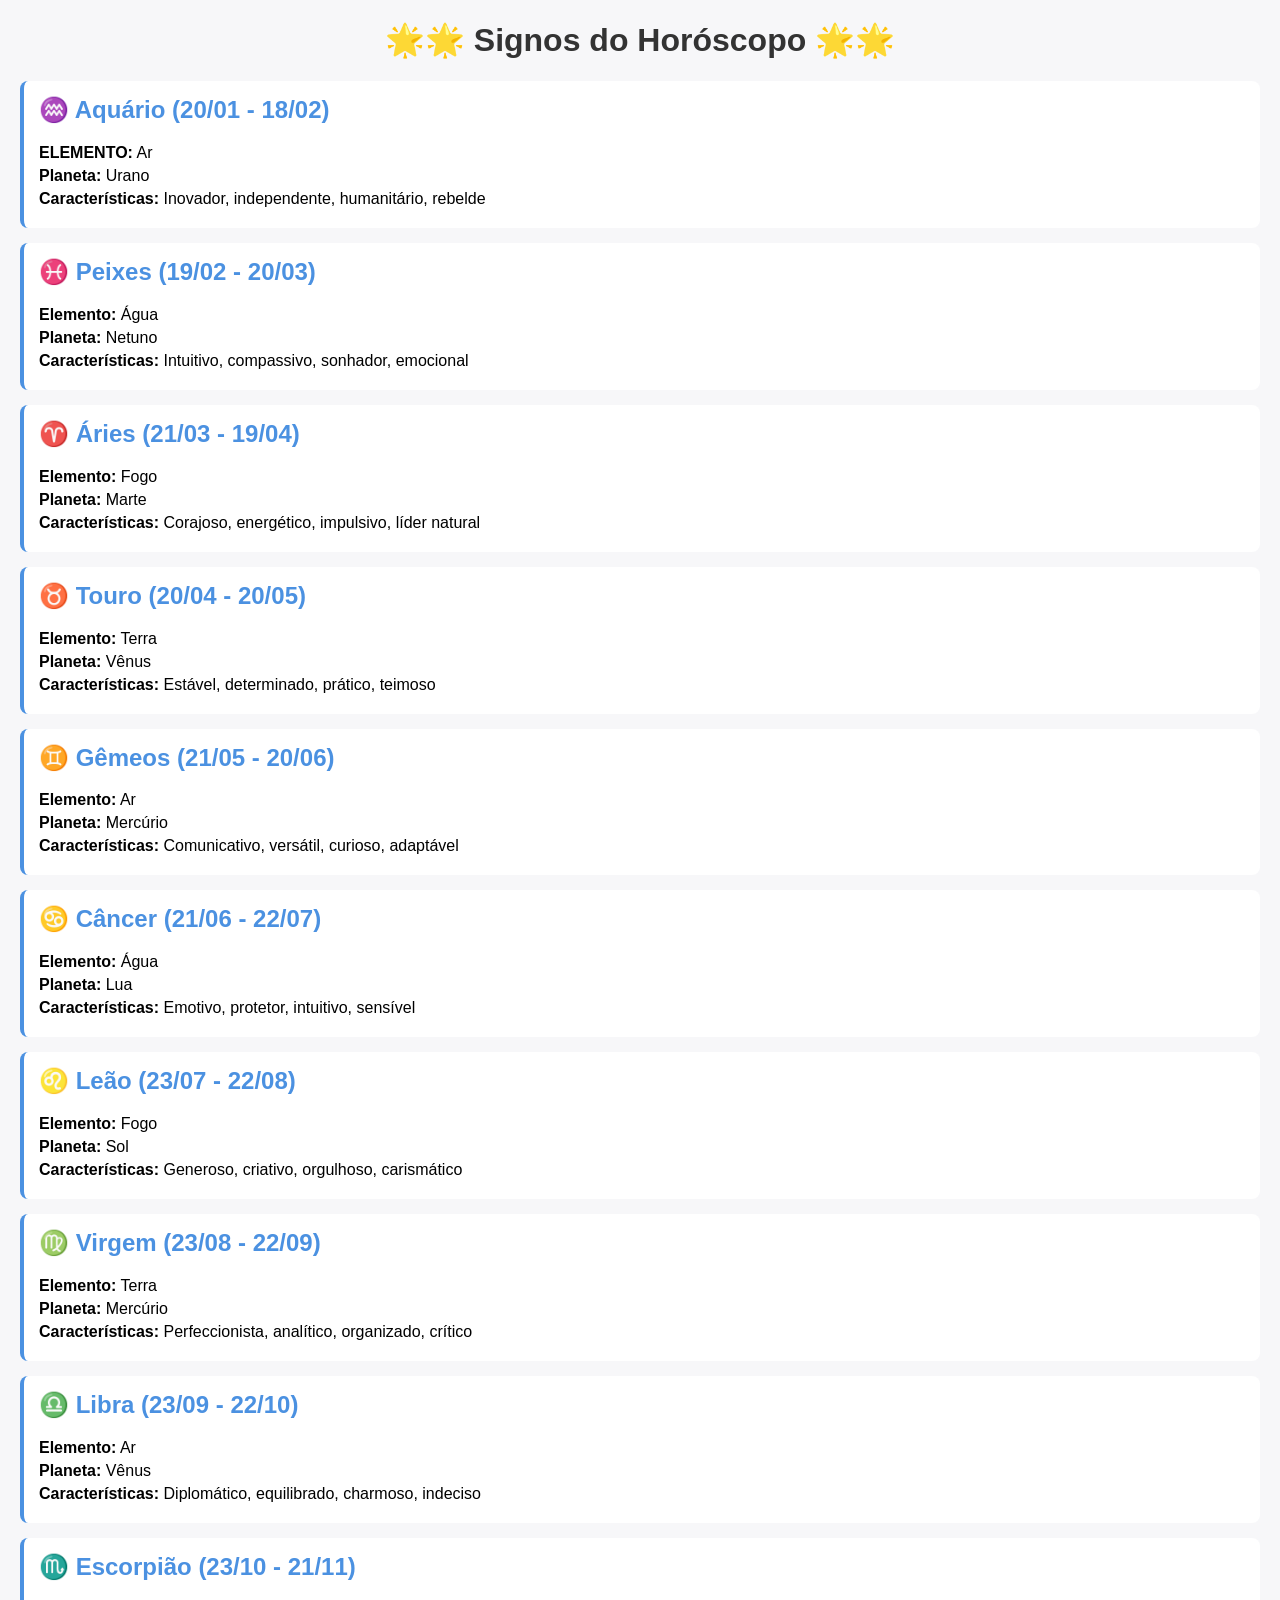
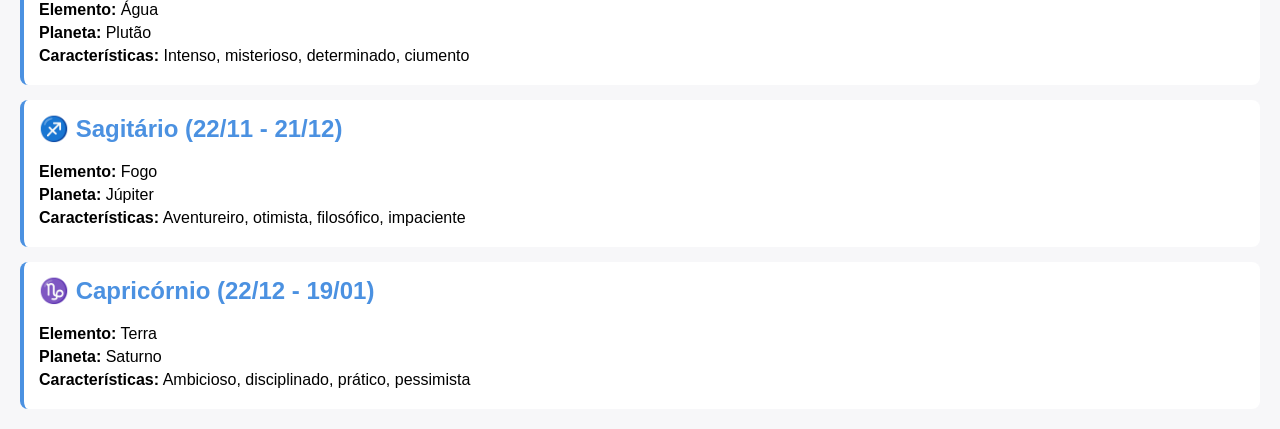
==== index.html @ 87d025f1 "Site Horóscopo(Fasipe)" ====
<!DOCTYPE html>
<html lang="en">

<head>
  <meta charset="UTF-8">
  <meta name="viewport" content="width=device-width, initial-scale=1.0">
  <title>Horóscop Online</title>
  <link rel="icon" href="imagens/horos.jpg">
  <link rel="stylesheet" href="/style.css">
</head>

<body>
  <h1> 🌟🌟 Signos do Horóscopo 🌟🌟 </h1>

  <div class="signo">
    <h2> ♒ Aquário (20/01 - 18/02) </h2>
    <div class="info"> <strong> ELEMENTO:</strong> Ar</div>
    <div class="info"><strong>Planeta:</strong> Urano</div>
    <div class="info"> <strong>Características:</strong> Inovador, independente, humanitário, rebelde</div>
  </div>

  <div class="signo">
    <h2>♓ Peixes (19/02 - 20/03)</h2>
    <div class="info"><strong>Elemento:</strong> Água</div>
    <div class="info"><strong>Planeta:</strong> Netuno</div>
    <div class="info"><strong>Características:</strong> Intuitivo, compassivo, sonhador, emocional</div>
  </div>

  <div class="signo">
    <h2>♈ Áries (21/03 - 19/04)</h2>
    <div class="info"><strong>Elemento:</strong> Fogo</div>
    <div class="info"><strong>Planeta:</strong> Marte</div>
    <div class="info"><strong>Características:</strong> Corajoso, energético, impulsivo, líder natural</div>
  </div>

  <div class="signo">
    <h2>♉ Touro (20/04 - 20/05)</h2>
    <div class="info"><strong>Elemento:</strong> Terra</div>
    <div class="info"><strong>Planeta:</strong> Vênus</div>
    <div class="info"><strong>Características:</strong> Estável, determinado, prático, teimoso</div>
  </div>

  <div class="signo">
    <h2>♊ Gêmeos (21/05 - 20/06)</h2>
    <div class="info"><strong>Elemento:</strong> Ar</div>
    <div class="info"><strong>Planeta:</strong> Mercúrio</div>
    <div class="info"><strong>Características:</strong> Comunicativo, versátil, curioso, adaptável</div>
  </div>

  <div class="signo">
    <h2>♋ Câncer (21/06 - 22/07)</h2>
    <div class="info"><strong>Elemento:</strong> Água</div>
    <div class="info"><strong>Planeta:</strong> Lua</div>
    <div class="info"><strong>Características:</strong> Emotivo, protetor, intuitivo, sensível</div>
  </div>


  <div class="signo">
    <h2>♌ Leão (23/07 - 22/08)</h2>
    <div class="info"><strong>Elemento:</strong> Fogo</div>
    <div class="info"><strong>Planeta:</strong> Sol</div>
    <div class="info"><strong>Características:</strong> Generoso, criativo, orgulhoso, carismático</div>
  </div>


  <div class="signo">
    <h2>♍ Virgem (23/08 - 22/09)</h2>
    <div class="info"><strong>Elemento:</strong> Terra</div>
    <div class="info"><strong>Planeta:</strong> Mercúrio</div>
    <div class="info"><strong>Características:</strong> Perfeccionista, analítico, organizado, crítico</div>
  </div>

  <div class="signo">
    <h2>♎ Libra (23/09 - 22/10)</h2>
    <div class="info"><strong>Elemento:</strong> Ar</div>
    <div class="info"><strong>Planeta:</strong> Vênus</div>
    <div class="info"><strong>Características:</strong> Diplomático, equilibrado, charmoso, indeciso</div>
  </div>


  <div class="signo">
    <h2>♏ Escorpião (23/10 - 21/11)</h2>
    <div class="info"><strong>Elemento:</strong> Água</div>
    <div class="info"><strong>Planeta:</strong> Plutão</div>
    <div class="info"><strong>Características:</strong> Intenso, misterioso, determinado, ciumento</div>
  </div>


  <div class="signo">
    <h2>♐ Sagitário (22/11 - 21/12)</h2>
    <div class="info"><strong>Elemento:</strong> Fogo</div>
    <div class="info"><strong>Planeta:</strong> Júpiter</div>
    <div class="info"><strong>Características:</strong> Aventureiro, otimista, filosófico, impaciente</div>
  </div>

  <div class="signo">
    <h2>♑ Capricórnio (22/12 - 19/01)</h2>
    <div class="info"><strong>Elemento:</strong> Terra</div>
    <div class="info"><strong>Planeta:</strong> Saturno</div>
    <div class="info"><strong>Características:</strong> Ambicioso, disciplinado, prático, pessimista</div>
  </div>



</body>

</html>
---- style.css ----
body {
  font-family: Arial, Helvetica, sans-serif;
  margin: 20px;
  background-color: rgba(240, 240, 245, 0.5);
}

h1 {
  text-align: center;
  color: #333;
}

.signo {
  background-color: rgb(255, 255, 255);
  margin: 15px 0;
  padding: 15px;
  border-radius: 8px;
  border-left: 4px solid rgb(75, 145, 225);
}

.signo h2 {
  color: rgb(75, 145, 225);
  margin-top: 0;
}

.info {
  margin: 5px 0;
}
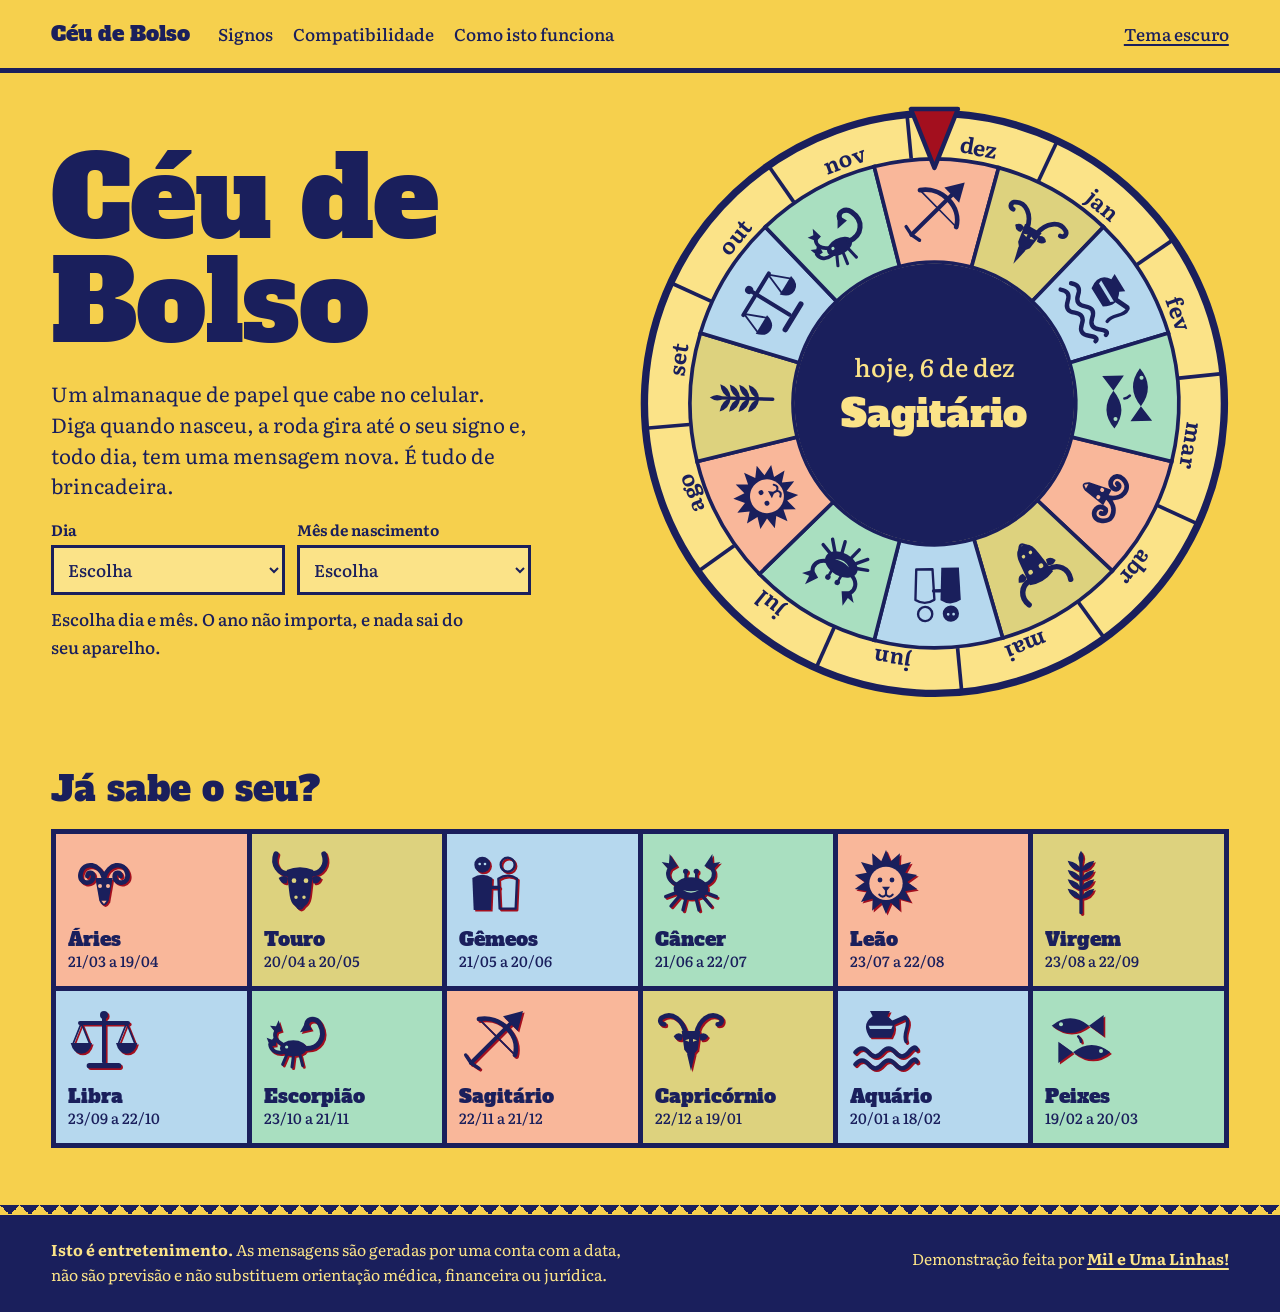
==== commit a6554764: "Transforma o trabalho em site interativo Refaz a página do trabalho como o Céu de Bolso, demonstraçã" ====
--- a/index.html
+++ b/index.html
@@ -1,107 +1,87 @@
-<!DOCTYPE html>
-<html lang="en">
-
-<head>
-  <meta charset="UTF-8">
-  <meta name="viewport" content="width=device-width, initial-scale=1.0">
-  <title>Horóscop Online</title>
-  <link rel="icon" href="imagens/horos.jpg">
-  <link rel="stylesheet" href="/style.css">
-</head>
-
-<body>
-  <h1> 🌟🌟 Signos do Horóscopo 🌟🌟 </h1>
-
-  <div class="signo">
-    <h2> ♒ Aquário (20/01 - 18/02) </h2>
-    <div class="info"> <strong> ELEMENTO:</strong> Ar</div>
-    <div class="info"><strong>Planeta:</strong> Urano</div>
-    <div class="info"> <strong>Características:</strong> Inovador, independente, humanitário, rebelde</div>
-  </div>
-
-  <div class="signo">
-    <h2>♓ Peixes (19/02 - 20/03)</h2>
-    <div class="info"><strong>Elemento:</strong> Água</div>
-    <div class="info"><strong>Planeta:</strong> Netuno</div>
-    <div class="info"><strong>Características:</strong> Intuitivo, compassivo, sonhador, emocional</div>
-  </div>
-
-  <div class="signo">
-    <h2>♈ Áries (21/03 - 19/04)</h2>
-    <div class="info"><strong>Elemento:</strong> Fogo</div>
-    <div class="info"><strong>Planeta:</strong> Marte</div>
-    <div class="info"><strong>Características:</strong> Corajoso, energético, impulsivo, líder natural</div>
-  </div>
-
-  <div class="signo">
-    <h2>♉ Touro (20/04 - 20/05)</h2>
-    <div class="info"><strong>Elemento:</strong> Terra</div>
-    <div class="info"><strong>Planeta:</strong> Vênus</div>
-    <div class="info"><strong>Características:</strong> Estável, determinado, prático, teimoso</div>
-  </div>
-
-  <div class="signo">
-    <h2>♊ Gêmeos (21/05 - 20/06)</h2>
-    <div class="info"><strong>Elemento:</strong> Ar</div>
-    <div class="info"><strong>Planeta:</strong> Mercúrio</div>
-    <div class="info"><strong>Características:</strong> Comunicativo, versátil, curioso, adaptável</div>
-  </div>
-
-  <div class="signo">
-    <h2>♋ Câncer (21/06 - 22/07)</h2>
-    <div class="info"><strong>Elemento:</strong> Água</div>
-    <div class="info"><strong>Planeta:</strong> Lua</div>
-    <div class="info"><strong>Características:</strong> Emotivo, protetor, intuitivo, sensível</div>
-  </div>
-
-
-  <div class="signo">
-    <h2>♌ Leão (23/07 - 22/08)</h2>
-    <div class="info"><strong>Elemento:</strong> Fogo</div>
-    <div class="info"><strong>Planeta:</strong> Sol</div>
-    <div class="info"><strong>Características:</strong> Generoso, criativo, orgulhoso, carismático</div>
-  </div>
-
-
-  <div class="signo">
-    <h2>♍ Virgem (23/08 - 22/09)</h2>
-    <div class="info"><strong>Elemento:</strong> Terra</div>
-    <div class="info"><strong>Planeta:</strong> Mercúrio</div>
-    <div class="info"><strong>Características:</strong> Perfeccionista, analítico, organizado, crítico</div>
-  </div>
-
-  <div class="signo">
-    <h2>♎ Libra (23/09 - 22/10)</h2>
-    <div class="info"><strong>Elemento:</strong> Ar</div>
-    <div class="info"><strong>Planeta:</strong> Vênus</div>
-    <div class="info"><strong>Características:</strong> Diplomático, equilibrado, charmoso, indeciso</div>
-  </div>
-
-
-  <div class="signo">
-    <h2>♏ Escorpião (23/10 - 21/11)</h2>
-    <div class="info"><strong>Elemento:</strong> Água</div>
-    <div class="info"><strong>Planeta:</strong> Plutão</div>
-    <div class="info"><strong>Características:</strong> Intenso, misterioso, determinado, ciumento</div>
-  </div>
-
-
-  <div class="signo">
-    <h2>♐ Sagitário (22/11 - 21/12)</h2>
-    <div class="info"><strong>Elemento:</strong> Fogo</div>
-    <div class="info"><strong>Planeta:</strong> Júpiter</div>
-    <div class="info"><strong>Características:</strong> Aventureiro, otimista, filosófico, impaciente</div>
-  </div>
-
-  <div class="signo">
-    <h2>♑ Capricórnio (22/12 - 19/01)</h2>
-    <div class="info"><strong>Elemento:</strong> Terra</div>
-    <div class="info"><strong>Planeta:</strong> Saturno</div>
-    <div class="info"><strong>Características:</strong> Ambicioso, disciplinado, prático, pessimista</div>
-  </div>
-
-
-
-</body>
-
-</html>+<!DOCTYPE html>
+<html lang="pt-BR">
+
+<head>
+  <meta charset="UTF-8">
+  <meta name="viewport" content="width=device-width, initial-scale=1">
+  <meta http-equiv="Content-Security-Policy" content="default-src 'none'; script-src 'self'; style-src 'self'; img-src 'self' data: blob:; font-src 'self'; connect-src 'self'; worker-src 'self'; base-uri 'none'; form-action 'none'">
+  <meta name="referrer" content="strict-origin-when-cross-origin">
+  <title>Céu de Bolso: descubra seu signo e a mensagem do dia</title>
+  <meta name="description" content="Almanaque de bolso de brincadeira: descubra seu signo pela data de nascimento, leia a mensagem do dia, combine dois signos e baixe um cartão. Só entretenimento, sem cadastro.">
+  <link rel="canonical" href="https://toshiro01001.github.io/Horoscopo-fasipe/">
+  <meta name="theme-color" content="#F6D04D">
+  <meta name="color-scheme" content="light dark">
+  <meta property="og:type" content="website">
+  <meta property="og:locale" content="pt_BR">
+  <meta property="og:site_name" content="Céu de Bolso">
+  <meta property="og:title" content="Céu de Bolso: gire a roda e ache seu signo">
+  <meta property="og:description" content="Mensagem nova todo dia, compatibilidade entre signos e cartão para baixar. Só entretenimento, funciona até sem internet.">
+  <meta property="og:url" content="https://toshiro01001.github.io/Horoscopo-fasipe/">
+  <meta property="og:image" content="https://toshiro01001.github.io/Horoscopo-fasipe/imagens/og.png">
+  <meta property="og:image:width" content="1200">
+  <meta property="og:image:height" content="630">
+  <meta property="og:image:alt" content="Título Céu de Bolso ao lado de uma roda de papel com os doze signos.">
+  <meta name="twitter:card" content="summary_large_image">
+  <script type="application/ld+json">{"@context":"https://schema.org","@type":"WebSite","name":"Céu de Bolso","url":"https://toshiro01001.github.io/Horoscopo-fasipe/","inLanguage":"pt-BR","description":"Almanaque de bolso de brincadeira com os doze signos, mensagem do dia e compatibilidade. Conteúdo de entretenimento."}</script>
+  <link rel="icon" href="imagens/favicon.svg" type="image/svg+xml">
+  <link rel="preload" href="fonts/alfa-slab-one.woff2" as="font" type="font/woff2" crossorigin>
+  <link rel="stylesheet" href="style.css">
+  <script src="js/tema.js"></script>
+  <script src="js/dados.js" defer></script>
+  <script src="js/logica.js" defer></script>
+  <script src="js/arte.js" defer></script>
+  <script src="js/cartao.js" defer></script>
+  <script src="js/app.js" defer></script>
+</head>
+
+<body>
+  <a class="pular" id="pular" href="#conteudo">Pular para o conteúdo</a>
+
+  <header class="topo">
+    <a class="marca" href="#/">Céu de Bolso</a>
+    <nav aria-label="Principal" id="menu">
+      <a href="#/signos">Signos</a>
+      <a href="#/compatibilidade">Compatibilidade</a>
+      <a href="#/como-funciona">Como isto funciona</a>
+    </nav>
+    <button class="botao-tema" id="botao-tema" type="button">Trocar tema</button>
+  </header>
+
+  <main id="conteudo" tabindex="-1">
+    <noscript>
+      <section class="sem-js">
+        <h1>Céu de Bolso</h1>
+        <p>A roda, a mensagem do dia e o cartão precisam de JavaScript ligado. A tabela dos signos fica aqui mesmo assim. Tudo no site é entretenimento.</p>
+        <table>
+          <thead>
+            <tr><th scope="col">Signo</th><th scope="col">Datas</th><th scope="col">Elemento</th><th scope="col">Regente</th></tr>
+          </thead>
+          <tbody>
+            <tr><th scope="row">Áries</th><td>21/03 a 19/04</td><td>Fogo</td><td>Marte</td></tr>
+            <tr><th scope="row">Touro</th><td>20/04 a 20/05</td><td>Terra</td><td>Vênus</td></tr>
+            <tr><th scope="row">Gêmeos</th><td>21/05 a 20/06</td><td>Ar</td><td>Mercúrio</td></tr>
+            <tr><th scope="row">Câncer</th><td>21/06 a 22/07</td><td>Água</td><td>Lua</td></tr>
+            <tr><th scope="row">Leão</th><td>23/07 a 22/08</td><td>Fogo</td><td>Sol</td></tr>
+            <tr><th scope="row">Virgem</th><td>23/08 a 22/09</td><td>Terra</td><td>Mercúrio</td></tr>
+            <tr><th scope="row">Libra</th><td>23/09 a 22/10</td><td>Ar</td><td>Vênus</td></tr>
+            <tr><th scope="row">Escorpião</th><td>23/10 a 21/11</td><td>Água</td><td>Plutão</td></tr>
+            <tr><th scope="row">Sagitário</th><td>22/11 a 21/12</td><td>Fogo</td><td>Júpiter</td></tr>
+            <tr><th scope="row">Capricórnio</th><td>22/12 a 19/01</td><td>Terra</td><td>Saturno</td></tr>
+            <tr><th scope="row">Aquário</th><td>20/01 a 18/02</td><td>Ar</td><td>Urano</td></tr>
+            <tr><th scope="row">Peixes</th><td>19/02 a 20/03</td><td>Água</td><td>Netuno</td></tr>
+          </tbody>
+        </table>
+      </section>
+    </noscript>
+  </main>
+
+  <footer class="rodape">
+    <div class="serrilha" aria-hidden="true"></div>
+    <div class="rodape-texto">
+      <p class="aviso"><strong>Isto é entretenimento.</strong> As mensagens são geradas por uma conta com a data, não são previsão e não substituem orientação médica, financeira ou jurídica.</p>
+      <p class="assinatura">Demonstração feita por <a href="https://mileumalinhas.com.br" rel="noopener">Mil e Uma Linhas!</a></p>
+    </div>
+  </footer>
+</body>
+
+</html>
--- a/style.css
+++ b/style.css
@@ -1,27 +1,377 @@
-body {
-  font-family: Arial, Helvetica, sans-serif;
-  margin: 20px;
-  background-color: rgba(240, 240, 245, 0.5);
-}
-
-h1 {
-  text-align: center;
-  color: #333;
-}
-
-.signo {
-  background-color: rgb(255, 255, 255);
-  margin: 15px 0;
-  padding: 15px;
-  border-radius: 8px;
-  border-left: 4px solid rgb(75, 145, 225);
-}
-
-.signo h2 {
-  color: rgb(75, 145, 225);
-  margin-top: 0;
-}
-
-.info {
-  margin: 5px 0;
-}
+@charset "UTF-8";
+
+/* Céu de Bolso: papel de folheto colorido, tinta azul e sobreimpressão vermelha. */
+@font-face {
+  font-family: "Alfa Slab One";
+  src: url("fonts/alfa-slab-one.woff2") format("woff2");
+  font-weight: 400;
+  font-display: swap;
+}
+
+@font-face {
+  font-family: "Literata";
+  src: url("fonts/literata.woff2") format("woff2");
+  font-weight: 200 900;
+  font-display: swap;
+}
+
+:root {
+  --papel: #F6D04D;
+  --papel-claro: #FBE388;
+  --tinta: #1A1F5C;
+  --sobre: #A30F1E;
+  --c-fogo: #F9B79A;
+  --c-terra: #DDD27E;
+  --c-ar: #B6D8EE;
+  --c-agua: #A9DFC0;
+  --corte: var(--papel);
+  --titulo: "Alfa Slab One", Rockwell, "Roboto Slab", Georgia, serif;
+  --corpo: "Literata", Georgia, "Times New Roman", serif;
+  --margem: clamp(16px, 4vw, 56px);
+  color-scheme: light;
+}
+
+:root[data-elemento="fogo"] { --papel: var(--c-fogo); --papel-claro: #FCD2BE; }
+:root[data-elemento="terra"] { --papel: var(--c-terra); --papel-claro: #ECE4A8; }
+:root[data-elemento="ar"] { --papel: var(--c-ar); --papel-claro: #D5E8F5; }
+:root[data-elemento="água"] { --papel: var(--c-agua); --papel-claro: #CDEDD9; }
+
+:root[data-tema="escuro"] {
+  --papel: #15183F;
+  --papel-claro: #22265C;
+  --tinta: #FBEFB4;
+  --sobre: #FF9A7F;
+  --c-fogo: #4A1A33;
+  --c-terra: #3A3514;
+  --c-ar: #12305A;
+  --c-agua: #0E3C38;
+  color-scheme: dark;
+}
+
+:root[data-tema="escuro"][data-elemento="fogo"] { --papel: #33122A; --papel-claro: #4A1A33; }
+:root[data-tema="escuro"][data-elemento="terra"] { --papel: #282510; --papel-claro: #3A3514; }
+:root[data-tema="escuro"][data-elemento="ar"] { --papel: #0D2242; --papel-claro: #12305A; }
+:root[data-tema="escuro"][data-elemento="água"] { --papel: #0A2B29; --papel-claro: #0E3C38; }
+
+*,
+*::before,
+*::after { box-sizing: border-box; }
+
+html { -webkit-text-size-adjust: 100%; }
+
+body {
+  margin: 0;
+  background: var(--papel);
+  color: var(--tinta);
+  font-family: var(--corpo);
+  font-size: 1.0625rem;
+  line-height: 1.62;
+  transition: background-color .45s ease;
+  overflow-wrap: break-word;
+  min-height: 100svh;
+  display: flex;
+  flex-direction: column;
+}
+
+main { flex: 1; outline: none; }
+
+h1, h2, h3 { font-family: var(--titulo); font-weight: 400; font-synthesis: none; line-height: 1.08; margin: 0; }
+h1 { font-size: clamp(2.6rem, 8vw, 5.4rem); }
+h2 { font-size: clamp(1.5rem, 3.4vw, 2.2rem); }
+p { margin: 0 0 .8em; max-width: 62ch; }
+a { color: inherit; text-underline-offset: .18em; text-decoration-thickness: 2px; }
+a:hover { color: var(--sobre); }
+
+:focus-visible { outline: 3px solid var(--sobre); outline-offset: 3px; }
+
+.pular {
+  position: absolute;
+  left: 8px;
+  top: -80px;
+  z-index: 5;
+  padding: .6em 1em;
+  background: var(--tinta);
+  color: var(--papel);
+}
+.pular:focus { top: 8px; }
+
+/* Topo */
+.topo {
+  display: flex;
+  flex-wrap: wrap;
+  align-items: center;
+  gap: 4px 28px;
+  padding: 12px var(--margem);
+  border-bottom: 5px solid var(--tinta);
+}
+.marca {
+  font-family: var(--titulo);
+  font-size: 1.3rem;
+  text-decoration: none;
+  line-height: 44px;
+}
+#menu { display: flex; flex-wrap: wrap; gap: 0 20px; flex: 1 1 auto; }
+#menu a { display: inline-block; line-height: 44px; font-weight: 500; text-decoration: none; }
+#menu a:hover { text-decoration: underline; }
+#menu a[aria-current="page"] { text-decoration: underline; text-decoration-color: var(--sobre); text-decoration-thickness: 4px; }
+
+.botao-tema {
+  appearance: none;
+  background: none;
+  border: 0;
+  color: inherit;
+  font: inherit;
+  font-weight: 500;
+  min-height: 44px;
+  padding: 0;
+  cursor: pointer;
+  text-decoration: underline;
+  text-underline-offset: .18em;
+  text-decoration-thickness: 2px;
+}
+.botao-tema:hover { color: var(--sobre); }
+
+/* Botões */
+.botao {
+  appearance: none;
+  display: inline-flex;
+  align-items: center;
+  justify-content: center;
+  min-height: 48px;
+  padding: .5em 1.15em;
+  border: 3px solid var(--tinta);
+  background: var(--tinta);
+  color: var(--papel);
+  font-family: var(--corpo);
+  font-size: 1rem;
+  font-weight: 650;
+  line-height: 1.2;
+  text-align: center;
+  text-decoration: none;
+  cursor: pointer;
+}
+.botao:hover { background: var(--sobre); border-color: var(--sobre); color: var(--papel); }
+.botao-contorno { background: transparent; color: var(--tinta); }
+.acoes { display: flex; flex-wrap: wrap; gap: 10px; margin-top: 1.1em; }
+
+/* Abertura */
+.abertura {
+  display: grid;
+  grid-template-columns: minmax(0, 1fr) auto;
+  align-items: center;
+  gap: clamp(20px, 3vw, 48px);
+  padding: clamp(18px, 3vw, 36px) var(--margem);
+}
+.titulo-site {
+  font-size: clamp(3.3rem, 8.7vw, 7.6rem);
+  line-height: .94;
+  letter-spacing: -.012em;
+  margin-bottom: .2em;
+}
+.chamada { font-size: clamp(1.1rem, 1.6vw, 1.3rem); line-height: 1.5; max-width: 40ch; }
+.pagina .chamada { max-width: 56ch; margin-top: .6em; }
+.abertura-roda { width: min(46vw, calc(100svh - 136px)); min-width: 300px; max-width: 660px; }
+
+.form-data { display: flex; flex-wrap: wrap; gap: 12px; margin: 1em 0 .6em; max-width: 480px; }
+.campo { display: flex; flex-direction: column; gap: 2px; flex: 1 1 130px; min-width: 0; }
+.campo label { font-weight: 650; font-size: .95rem; }
+select {
+  width: 100%;
+  min-height: 50px;
+  padding: 0 .6em;
+  border: 3px solid var(--tinta);
+  border-radius: 0;
+  background: var(--papel-claro);
+  color: var(--tinta);
+  font-family: var(--corpo);
+  font-size: 1.0625rem;
+  font-weight: 500;
+}
+.status { min-height: 1.6em; margin: 0; font-weight: 500; max-width: 44ch; }
+.status-acao { margin: .7em 0 0; }
+.status-acao:empty { display: none; }
+
+/* Roda */
+.roda { display: block; width: 100%; height: auto; overflow: visible; }
+.roda-gira {
+  transform-origin: 200px 200px;
+  transition: transform 1.1s cubic-bezier(.2, .9, .25, 1);
+}
+.roda-gira.sem-giro { transition: none; }
+.roda-borda { fill: var(--papel-claro); stroke: var(--tinta); stroke-width: 5; }
+.roda-marca { stroke: var(--tinta); stroke-width: 2.5; }
+.roda-mes { fill: var(--tinta); font-family: var(--corpo); font-size: 15px; font-weight: 650; }
+.roda-cunha { stroke: var(--tinta); stroke-width: 2.5; }
+.roda-fatia { color: var(--tinta); cursor: pointer; }
+.elemento-fogo { --corte: var(--c-fogo); }
+.elemento-terra { --corte: var(--c-terra); }
+.elemento-ar { --corte: var(--c-ar); }
+.elemento-água { --corte: var(--c-agua); }
+.roda-cunha { fill: var(--corte); }
+.roda-fatia:hover .roda-cunha { fill: var(--papel-claro); }
+.roda-fatia:hover { --corte: var(--papel-claro); }
+.roda-fatia:focus-visible { outline: none; }
+.roda-fatia:focus-visible .roda-cunha { stroke: var(--sobre); stroke-width: 5; }
+.roda-miolo { fill: var(--tinta); }
+.roda-miolo-dia { fill: var(--papel-claro); font-family: var(--corpo); font-size: 17px; font-weight: 500; }
+.roda-miolo-nome { fill: var(--papel-claro); font-family: var(--titulo); font-size: 26px; }
+.roda-ponteiro { fill: var(--sobre); stroke: var(--tinta); stroke-width: 3; stroke-linejoin: round; }
+
+/* Emblemas */
+.emblema { display: block; color: var(--tinta); }
+.tr-cheio { fill: currentColor; }
+.tr-linha { fill: none; stroke: currentColor; stroke-linecap: round; stroke-linejoin: round; }
+.tr-recorte { fill: var(--corte); }
+.sobreimpressao { color: var(--sobre); }
+
+/* Bloco da mensagem */
+.resultado { padding: 0 var(--margem); }
+.resultado:empty { display: none; }
+.resultado > .acoes { margin: 0 0 clamp(20px, 3vw, 36px); }
+.dia { padding: 22px 0 0; border-top: 5px solid var(--tinta); }
+.dia-data { margin: .25em 0 .9em; font-weight: 500; }
+.dia-abertura { font-size: clamp(1.4rem, 2.7vw, 2rem); line-height: 1.26; font-weight: 600; max-width: 30ch; }
+.dia-elemento { font-size: clamp(1.1rem, 1.6vw, 1.25rem); line-height: 1.45; max-width: 44ch; }
+.dia-missao { color: var(--sobre); font-weight: 500; max-width: 48ch; }
+.dia-missao strong { font-weight: 750; }
+.dia-extras { display: flex; flex-wrap: wrap; gap: 8px 40px; margin: 1em 0; }
+.dia-extras dt { font-size: .95rem; }
+.dia-extras dd { margin: 0; font-family: var(--titulo); font-size: 1.25rem; line-height: 1.25; display: flex; align-items: center; gap: 8px; }
+.amostra { width: 22px; height: 22px; flex: none; border: 3px solid var(--tinta); border-radius: 50%; }
+.dia-nota { font-size: .95rem; }
+
+/* Grade: uma folha de folhetos ainda sem cortar */
+.atalhos { padding: clamp(18px, 3vw, 36px) var(--margem) clamp(28px, 4vw, 56px); }
+.atalhos h2 { margin-bottom: .6em; }
+.grade {
+  list-style: none;
+  margin: 1.2em 0 0;
+  padding: 5px;
+  display: grid;
+  grid-template-columns: repeat(6, minmax(0, 1fr));
+  gap: 5px;
+  background: var(--tinta);
+}
+.grade li { background: var(--corte); }
+.grade a { display: flex; flex-direction: column; align-items: flex-start; height: 100%; padding: 12px; text-decoration: none; color: var(--tinta); }
+.grade a:hover { background: var(--papel-claro); color: var(--tinta); }
+.grade .emblema { width: 72px; height: 72px; margin-bottom: 10px; }
+.grade-nome { font-family: var(--titulo); font-size: clamp(1rem, 1.5vw, 1.25rem); line-height: 1.15; overflow-wrap: anywhere; }
+.grade-datas { font-size: .92rem; font-weight: 500; }
+
+/* Páginas internas */
+.pagina { padding: clamp(22px, 4vw, 48px) var(--margem) clamp(28px, 4vw, 56px); }
+.nota { margin-top: 1.2em; font-size: .98rem; }
+
+/* Folheto do signo */
+.folheto {
+  display: grid;
+  grid-template-columns: minmax(240px, 34%) minmax(0, 1fr);
+  gap: clamp(16px, 4vw, 56px);
+  align-items: start;
+  padding: clamp(22px, 4vw, 48px) var(--margem);
+}
+.folheto-arte .emblema { width: 100%; height: auto; max-width: 440px; margin: 0 auto; }
+.folheto-nome { font-size: clamp(2.5rem, 8.6vw, 7rem); line-height: .96; overflow-wrap: anywhere; }
+.folheto-lema { font-size: clamp(1.25rem, 2.3vw, 1.7rem); font-weight: 600; line-height: 1.26; margin: .5em 0 .8em; max-width: 30ch; color: var(--sobre); }
+.fatos { display: grid; grid-template-columns: repeat(auto-fit, minmax(150px, 1fr)); gap: 10px 26px; margin: 1.2em 0 0; max-width: 680px; }
+.fatos div { border-top: 3px solid var(--tinta); padding-top: 4px; }
+.fatos dt { font-size: .92rem; }
+.fatos dd { margin: 0; font-weight: 650; line-height: 1.34; }
+
+.folheto-dia {
+  display: grid;
+  grid-template-columns: minmax(0, 1fr) minmax(280px, 420px);
+  gap: clamp(20px, 4vw, 64px);
+  align-items: start;
+  padding: 0 var(--margem) clamp(24px, 4vw, 48px);
+}
+.cartao-bloco { padding-top: 22px; border-top: 5px solid var(--tinta); }
+.cartao-bloco h2 { margin-bottom: .6em; }
+.cartao { display: block; width: 100%; height: auto; border: 3px solid var(--tinta); }
+.cartao-aviso { min-height: 1.6em; margin: .7em 0 0; font-weight: 500; }
+
+.vizinhos { display: flex; flex-wrap: wrap; justify-content: space-between; gap: 6px 24px; padding: 0 var(--margem) clamp(20px, 3vw, 40px); }
+.vizinhos a { display: inline-block; line-height: 44px; font-weight: 650; }
+
+/* Compatibilidade */
+.par { display: grid; grid-template-columns: auto minmax(0, 1fr); gap: clamp(18px, 4vw, 48px); align-items: start; margin-top: 1.4em; padding-top: 22px; border-top: 5px solid var(--tinta); }
+.par-emblemas { display: flex; }
+.par-emblemas span { display: block; width: clamp(96px, 15vw, 190px); padding: 8px; background: var(--corte); border: 5px solid var(--tinta); }
+.par-emblemas span + span { margin-left: -5px; }
+.par-tipo { font-weight: 650; margin-bottom: .5em; color: var(--sobre); }
+.par h2 { margin-bottom: .45em; font-size: clamp(1.7rem, 4vw, 3rem); }
+
+/* Como isto funciona */
+.como { margin-top: 1.4em; }
+.como-linha { display: grid; grid-template-columns: minmax(0, 1fr) minmax(0, 1.5fr) minmax(0, 1.2fr); gap: 8px clamp(18px, 3vw, 44px); padding: 18px 0; border-top: 5px solid var(--tinta); }
+.como-linha h2 { font-size: clamp(1.25rem, 2vw, 1.6rem); }
+.como-linha h3 { font-family: var(--corpo); font-size: .95rem; font-weight: 750; line-height: 1.4; margin-bottom: .1em; }
+.como-linha p { margin: 0; }
+.como-sub { margin: 1.3em 0 .4em; padding-top: 18px; border-top: 5px solid var(--tinta); }
+
+/* Sem JavaScript */
+.sem-js { padding: 24px var(--margem); }
+.sem-js table { border-collapse: collapse; width: 100%; max-width: 680px; font-size: .95rem; }
+.sem-js th, .sem-js td { padding: 6px 8px 6px 0; border-bottom: 2px solid var(--tinta); text-align: left; }
+
+/* Rodapé */
+.rodape { background: var(--tinta); color: var(--papel-claro); margin-top: 16px; position: relative; }
+.serrilha {
+  position: absolute;
+  top: -10px;
+  left: 0;
+  right: 0;
+  height: 10px;
+  background: conic-gradient(from -45deg at 50% 100%, var(--tinta) 90deg, transparent 0) 0 0 / 20px 10px repeat-x;
+}
+.rodape-texto { display: flex; flex-wrap: wrap; justify-content: space-between; gap: 8px 48px; padding: 22px var(--margem) 24px; }
+.rodape p { margin: 0; font-size: .98rem; }
+.rodape a { display: inline-block; line-height: 44px; font-weight: 700; }
+.rodape a:hover { color: inherit; text-decoration-thickness: 4px; }
+.aviso { flex: 1 1 340px; max-width: 64ch; }
+.assinatura { flex: 0 1 auto; }
+
+@media (min-width: 861px) {
+  .resultado .dia { column-count: 2; column-gap: clamp(28px, 5vw, 72px); }
+  .resultado .dia > * { break-inside: avoid; }
+  .resultado .dia-elemento { break-before: column; }
+}
+
+/* Doze divide por 6, 4, 3 e 2: a folha nunca fica com buraco. */
+@media (max-width: 1040px) {
+  .grade { grid-template-columns: repeat(4, minmax(0, 1fr)); }
+}
+
+@media (max-width: 720px) {
+  .grade { grid-template-columns: repeat(3, minmax(0, 1fr)); }
+}
+
+@media (max-width: 480px) {
+  .grade { grid-template-columns: repeat(2, minmax(0, 1fr)); }
+  #menu { font-size: .94rem; gap: 0 14px; }
+}
+
+@media (max-width: 860px) {
+  .abertura { grid-template-columns: minmax(0, 1fr); }
+  .abertura-roda { width: 100%; min-width: 0; max-width: 520px; justify-self: center; }
+  .chamada { max-width: 46ch; }
+  .folheto { grid-template-columns: minmax(0, 1fr); }
+  .folheto-arte .emblema { max-width: 240px; margin: 0; }
+  .folheto-dia { grid-template-columns: minmax(0, 1fr); }
+  .cartao-bloco { max-width: 460px; }
+  .par { grid-template-columns: minmax(0, 1fr); }
+  .como-linha { grid-template-columns: minmax(0, 1fr); gap: 10px; }
+}
+
+@media (max-width: 400px) {
+  .topo { gap: 0 16px; }
+  #menu { gap: 0 14px; order: 3; flex-basis: 100%; }
+  .marca { font-size: 1.15rem; }
+  .botao-tema { margin-left: auto; }
+  .grade .emblema { width: 60px; height: 60px; }
+}
+
+@media (prefers-reduced-motion: reduce) {
+  body, .roda-gira { transition: none; }
+}
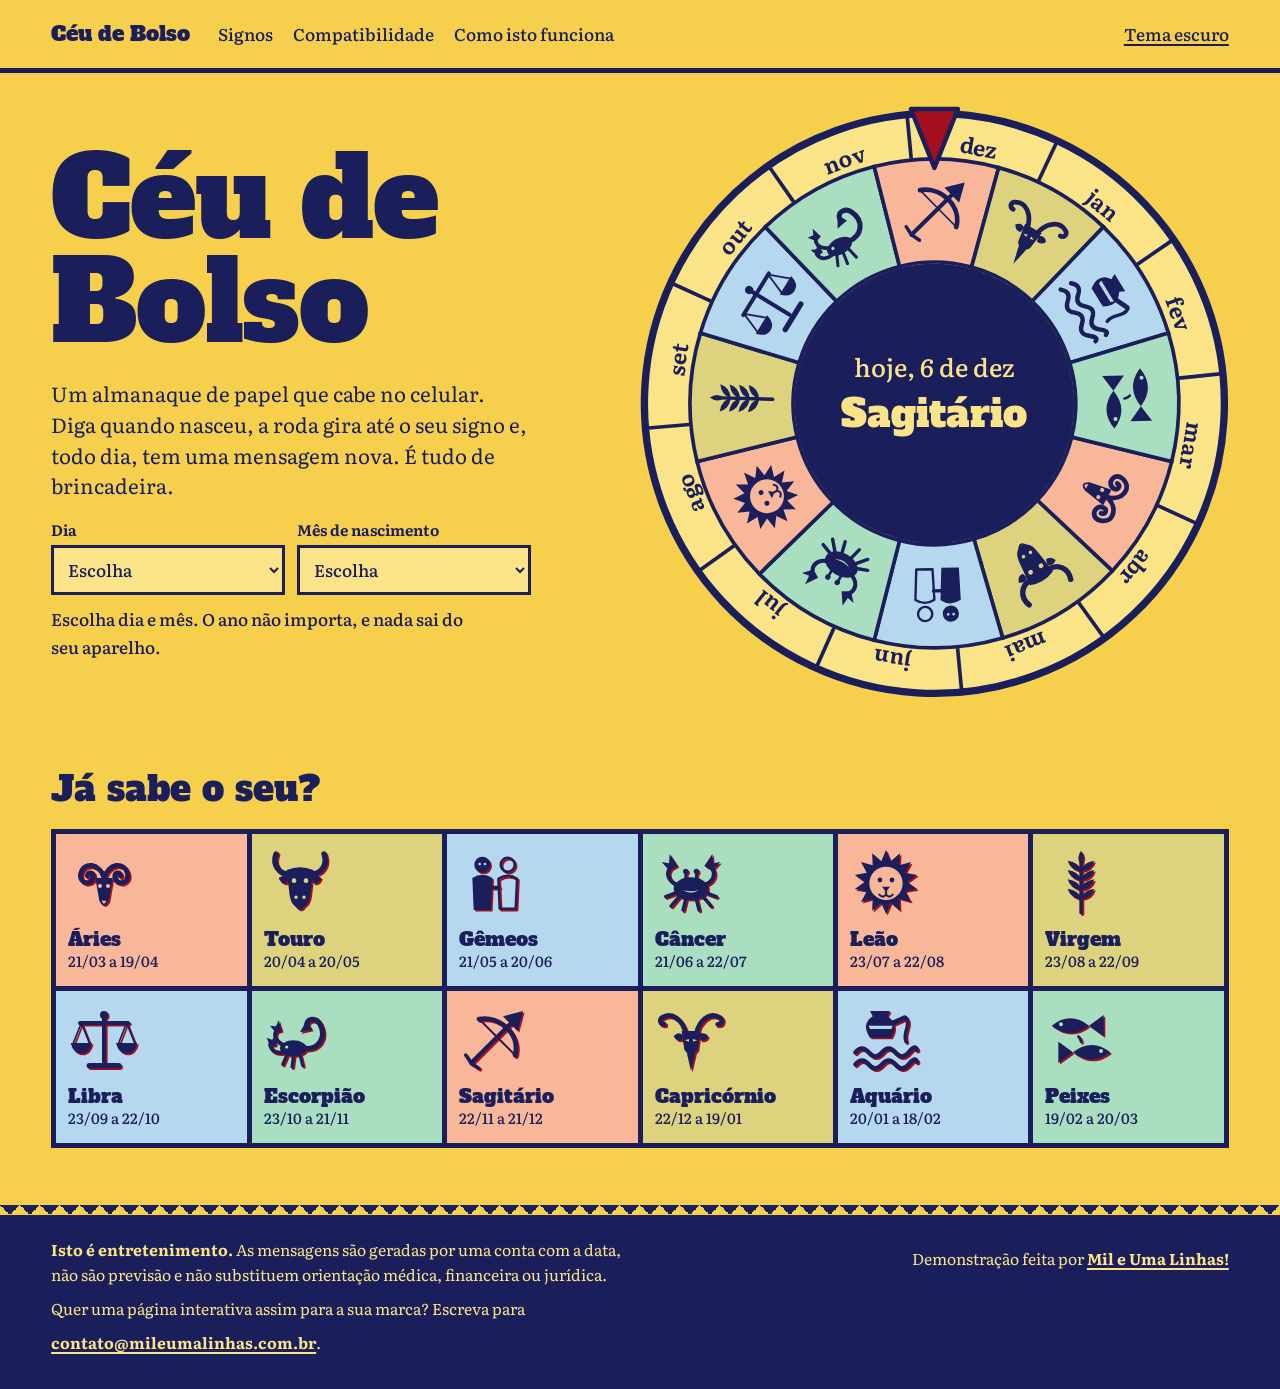
==== commit fb4a90e0: "Coloca contato no rodapé do Céu de Bolso Acrescento o e-mail de contato no rodapé e passo o README p" ====
--- a/index.html
+++ b/index.html
@@ -80,6 +80,7 @@
     <div class="rodape-texto">
       <p class="aviso"><strong>Isto é entretenimento.</strong> As mensagens são geradas por uma conta com a data, não são previsão e não substituem orientação médica, financeira ou jurídica.</p>
       <p class="assinatura">Demonstração feita por <a href="https://mileumalinhas.com.br" rel="noopener">Mil e Uma Linhas!</a></p>
+      <p class="contato">Quer uma página interativa assim para a sua marca? Escreva para <a href="mailto:contato@mileumalinhas.com.br">contato@mileumalinhas.com.br</a>.</p>
     </div>
   </footer>
 </body>
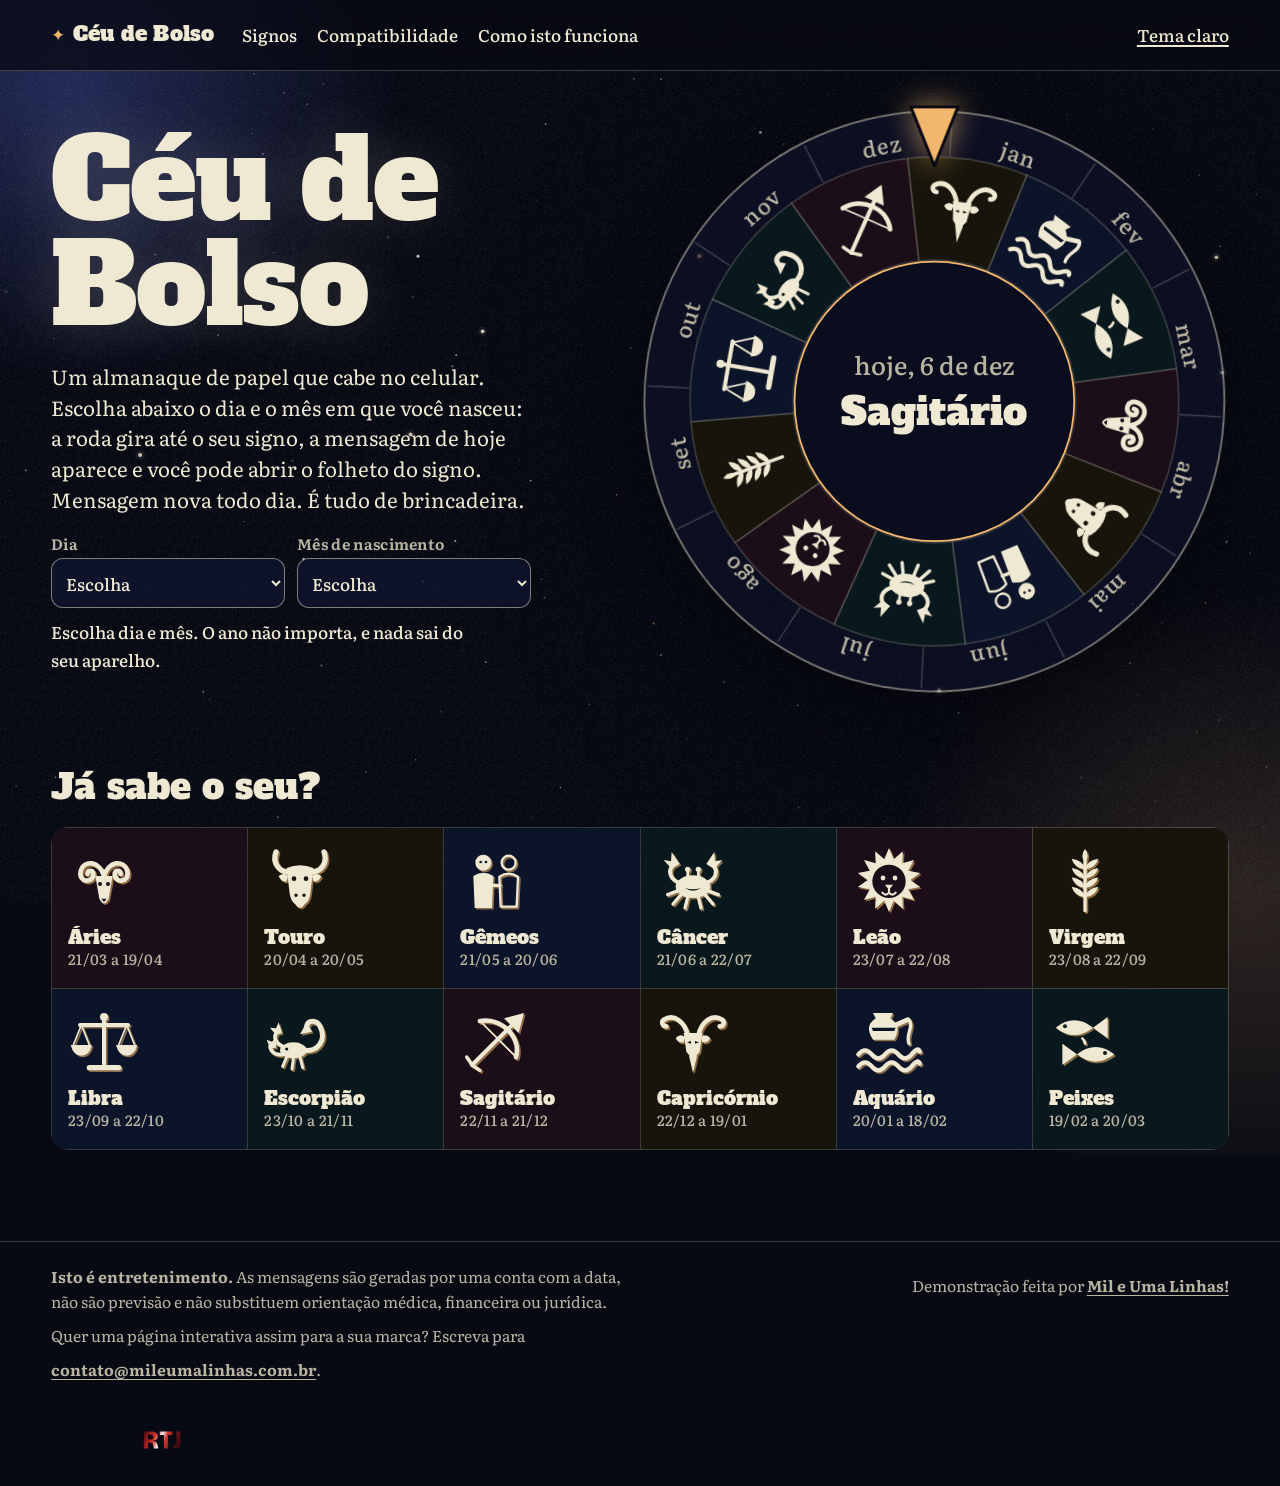
==== commit 110f80c4: "Céu noturno: tema escuro refeito e agora padrão (em teste) - style.css: tema escuro refeito na criaç" ====
--- a/index.html
+++ b/index.html
@@ -9,7 +9,7 @@
   <title>Céu de Bolso: descubra seu signo e a mensagem do dia</title>
   <meta name="description" content="Almanaque de bolso de brincadeira: descubra seu signo pela data de nascimento, leia a mensagem do dia, combine dois signos e baixe um cartão. Só entretenimento, sem cadastro.">
   <link rel="canonical" href="https://toshiro01001.github.io/Horoscopo-fasipe/">
-  <meta name="theme-color" content="#F6D04D">
+  <meta name="theme-color" content="#070913">
   <meta name="color-scheme" content="light dark">
   <meta property="og:type" content="website">
   <meta property="og:locale" content="pt_BR">
@@ -32,6 +32,7 @@
   <script src="js/arte.js" defer></script>
   <script src="js/cartao.js" defer></script>
   <script src="js/app.js" defer></script>
+  <script src="js/ceu.js" defer></script>
 </head>
 
 <body>
@@ -80,6 +81,11 @@
     <div class="rodape-texto">
       <p class="aviso"><strong>Isto é entretenimento.</strong> As mensagens são geradas por uma conta com a data, não são previsão e não substituem orientação médica, financeira ou jurídica.</p>
       <p class="assinatura">Demonstração feita por <a href="https://mileumalinhas.com.br" rel="noopener">Mil e Uma Linhas!</a></p>
+      <a class="selo-m1l" href="https://mileumalinhas.com.br" rel="noopener" aria-label="Site feito pela Mil e Uma Linhas!, por RTJ">
+        <img src="imagens/marca/cromo-m1l.webp" width="1000" height="431" alt="M1L!" loading="lazy" decoding="async">
+        <span class="selo-barra" aria-hidden="true"></span>
+        <img src="imagens/marca/rtj.svg" width="76" height="46" alt="RTJ" loading="lazy" decoding="async">
+      </a>
       <p class="contato">Quer uma página interativa assim para a sua marca? Escreva para <a href="mailto:contato@mileumalinhas.com.br">contato@mileumalinhas.com.br</a>.</p>
     </div>
   </footer>
--- a/style.css
+++ b/style.css
@@ -73,7 +73,7 @@
   flex-direction: column;
 }
 
-main { flex: 1; outline: none; }
+main { flex: 1; outline: none; min-height: 100vh; }
 
 h1, h2, h3 { font-family: var(--titulo); font-weight: 400; font-synthesis: none; line-height: 1.08; margin: 0; }
 h1 { font-size: clamp(2.6rem, 8vw, 5.4rem); }
@@ -309,6 +309,10 @@
 .como-linha h3 { font-family: var(--corpo); font-size: .95rem; font-weight: 750; line-height: 1.4; margin-bottom: .1em; }
 .como-linha p { margin: 0; }
 .como-sub { margin: 1.3em 0 .4em; padding-top: 18px; border-top: 5px solid var(--tinta); }
+.detalhes-tecnicos { margin: 1.3em 0 .4em; padding-top: 18px; border-top: 5px solid var(--tinta); }
+.detalhes-tecnicos summary { cursor: pointer; min-height: 44px; display: list-item; padding: .5em 0; font-weight: 750; font-size: 1.1rem; }
+.detalhes-tecnicos ul { margin: .4em 0 .8em; padding-left: 1.25em; }
+.detalhes-tecnicos li { margin-bottom: .45em; overflow-wrap: anywhere; }
 
 /* Sem JavaScript */
 .sem-js { padding: 24px var(--margem); }
@@ -375,3 +379,101 @@
 @media (prefers-reduced-motion: reduce) {
   body, .roda-gira { transition: none; }
 }
+
+/* ==========================================================================
+   Céu noturno (17/11/2026): o tema escuro refeito na criação premium e agora padrão do site.
+   Preto azulado, estrelas desenhadas em js/ceu.js, duas manchas de luz que respiram nos cantos
+   (ideia do componente Nebulosa, do ProfitizeBuild, refeita em CSS) e grão de filme.
+   Os fios grossos de almanaque viram réguas finas. O tema claro continua sendo o almanaque de papel.
+   ========================================================================== */
+:root[data-tema="escuro"] {
+  --papel: #070913; --papel-claro: #121732; --tinta: #EFE8D2; --sobre: #F2B66D;
+  --c-fogo: #1C0E18; --c-terra: #17150B; --c-ar: #0C1429; --c-agua: #09181C;
+  --regua: rgba(239, 232, 210, .22); --regua-forte: rgba(239, 232, 210, .5);
+  --neb-1: rgba(88, 110, 220, .34); --neb-2: rgba(242, 182, 109, .16);
+}
+:root[data-tema="escuro"][data-elemento="fogo"] { --papel: #0C070D; --papel-claro: #21111B; --neb-1: rgba(214, 92, 96, .3); --neb-2: rgba(242, 182, 109, .2); }
+:root[data-tema="escuro"][data-elemento="terra"] { --papel: #090906; --papel-claro: #1B190D; --neb-1: rgba(160, 150, 70, .26); --neb-2: rgba(110, 150, 90, .16); }
+:root[data-tema="escuro"][data-elemento="ar"] { --papel: #060A17; --papel-claro: #111B36; --neb-1: rgba(96, 150, 235, .34); --neb-2: rgba(190, 200, 255, .14); }
+:root[data-tema="escuro"][data-elemento="água"] { --papel: #050C10; --papel-claro: #0C2026; --neb-1: rgba(60, 170, 170, .3); --neb-2: rgba(90, 120, 220, .18); }
+
+html[data-tema="escuro"] { background: var(--papel); transition: background-color .6s ease; }
+[data-tema="escuro"] body { background: none; position: relative; isolation: isolate; }
+[data-tema="escuro"] body::before { content: ""; position: fixed; inset: -20vmax; z-index: -3; pointer-events: none;
+  background: radial-gradient(38vmax 34vmax at 18% 24%, var(--neb-1), transparent 70%), radial-gradient(42vmax 36vmax at 84% 82%, var(--neb-2), transparent 70%); }
+[data-tema="escuro"] body::after { content: ""; position: fixed; inset: 0; z-index: -1; pointer-events: none; background: url("imagens/grao.png") 0 0 / 96px 96px; opacity: .55; }
+.ceu { display: none; }
+[data-tema="escuro"] .ceu { display: block; position: fixed; inset: 0; z-index: -2; width: 100%; height: 100%; pointer-events: none; }
+@media (prefers-reduced-motion: no-preference) {
+  [data-tema="escuro"] body::before { animation: respira 16s ease-in-out infinite alternate; }
+  [data-tema="escuro"] main > * { animation: chega .7s cubic-bezier(.22, .8, .24, 1) both; }
+  [data-tema="escuro"] main > *:nth-child(2) { animation-delay: .08s; }
+  [data-tema="escuro"] main > *:nth-child(3) { animation-delay: .16s; }
+}
+@keyframes respira { from { opacity: .7; transform: scale(1) translate3d(0, 0, 0); } to { opacity: 1; transform: scale(1.08) translate3d(1.5vmax, -1vmax, 0); } }
+@keyframes chega { from { opacity: 0; transform: translateY(14px); } to { opacity: 1; transform: none; } }
+
+/* réguas finas no lugar dos fios grossos */
+[data-tema="escuro"] .topo { border-bottom: 1px solid var(--regua); position: sticky; top: 0; z-index: 4; background: rgba(7, 9, 19, .72); -webkit-backdrop-filter: blur(14px); backdrop-filter: blur(14px); }
+[data-tema="escuro"] .dia, [data-tema="escuro"] .cartao-bloco, [data-tema="escuro"] .par, [data-tema="escuro"] .como-linha, [data-tema="escuro"] .como-sub, [data-tema="escuro"] .detalhes-tecnicos { border-top: 1px solid var(--regua-forte); }
+[data-tema="escuro"] .fatos div { border-top: 1px solid var(--regua); padding-top: 8px; }
+[data-tema="escuro"] .sem-js th, [data-tema="escuro"] .sem-js td { border-bottom: 1px solid var(--regua); }
+[data-tema="escuro"] a { text-decoration-thickness: 1px; }
+[data-tema="escuro"] #menu a[aria-current="page"] { text-decoration-thickness: 2px; }
+[data-tema="escuro"] .marca { letter-spacing: .01em; }
+[data-tema="escuro"] .marca::before { content: "\2726"; margin-right: .45em; color: var(--sobre); font-size: .8em; }
+[data-tema="escuro"] :focus-visible { outline-width: 2px; }
+
+/* títulos: a mesma letra de cartaz, agora com luz */
+[data-tema="escuro"] .titulo-site, [data-tema="escuro"] .folheto-nome, [data-tema="escuro"] .pagina h1 { text-shadow: 0 0 60px rgba(239, 232, 210, .18); }
+[data-tema="escuro"] .dia-extras dt, [data-tema="escuro"] .fatos dt, [data-tema="escuro"] .campo label, [data-tema="escuro"] .dia-data, [data-tema="escuro"] .grade-datas { color: #B9B4A2; letter-spacing: .02em; }
+
+/* botões e campos */
+[data-tema="escuro"] .botao { border-width: 1px; border-radius: 999px; padding: .5em 1.4em; transition: background-color .2s ease, color .2s ease, border-color .2s ease; }
+[data-tema="escuro"] .botao:active { transform: scale(.98); }
+[data-tema="escuro"] .botao-contorno { border-color: var(--regua-forte); }
+[data-tema="escuro"] .botao-contorno:hover { background: rgba(239, 232, 210, .08); color: var(--tinta); border-color: var(--tinta); }
+[data-tema="escuro"] select { border: 1px solid var(--regua-forte); border-radius: 12px; background-color: rgba(18, 23, 50, .7); transition: border-color .2s ease; }
+[data-tema="escuro"] select:hover { border-color: var(--tinta); }
+
+/* a roda: disco de observatório, com linhas finas e o ponteiro dourado */
+[data-tema="escuro"] .roda { filter: drop-shadow(0 30px 80px rgba(0, 0, 0, .6)); }
+[data-tema="escuro"] .roda-borda { fill: rgba(18, 23, 50, .55); stroke: var(--regua-forte); stroke-width: 1.2; }
+[data-tema="escuro"] .roda-marca { stroke: var(--regua); stroke-width: 1; }
+[data-tema="escuro"] .roda-mes { fill: #B9B4A2; font-weight: 500; letter-spacing: .04em; }
+[data-tema="escuro"] .roda-cunha { stroke: var(--regua); stroke-width: 1; transition: fill .25s ease; }
+[data-tema="escuro"] .roda-fatia:hover .roda-cunha { fill: rgba(239, 232, 210, .12); }
+[data-tema="escuro"] .roda-fatia:hover { --corte: #1A2040; }
+[data-tema="escuro"] .roda-fatia:focus-visible .roda-cunha { stroke-width: 2.5; }
+[data-tema="escuro"] .roda-miolo { fill: #0A0D1E; stroke: var(--sobre); stroke-width: 1.2; }
+[data-tema="escuro"] .roda-miolo-dia { fill: #B9B4A2; }
+[data-tema="escuro"] .roda-miolo-nome { fill: var(--tinta); }
+[data-tema="escuro"] .roda-ponteiro { stroke: var(--papel); stroke-width: 2; filter: drop-shadow(0 0 10px rgba(242, 182, 109, .7)); }
+[data-tema="escuro"] .sobreimpressao { opacity: .55; }
+[data-tema="escuro"] .folheto-arte .emblema { filter: drop-shadow(0 0 50px rgba(239, 232, 210, .14)); }
+
+/* folha dos doze signos e a dupla da compatibilidade */
+[data-tema="escuro"] .grade { padding: 1px; gap: 1px; background: var(--regua); border-radius: 18px; overflow: hidden; }
+[data-tema="escuro"] .grade a { padding: 16px; transition: background-color .2s ease; }
+[data-tema="escuro"] .grade a:hover { background: rgba(239, 232, 210, .09); }
+[data-tema="escuro"] .par-emblemas span { border: 1px solid var(--regua-forte); border-radius: 16px; padding: 14px; }
+[data-tema="escuro"] .par-emblemas span + span { margin-left: 10px; }
+[data-tema="escuro"] .amostra { border-width: 1px; }
+[data-tema="escuro"] .cartao { border: 1px solid var(--regua-forte); border-radius: 14px; box-shadow: 0 30px 70px rgba(0, 0, 0, .55); }
+
+/* rodapé: sem a serrilha de papel, com a assinatura */
+[data-tema="escuro"] .rodape { background: none; color: var(--tinta); border-top: 1px solid var(--regua); margin-top: 40px; }
+[data-tema="escuro"] .serrilha { display: none; }
+[data-tema="escuro"] .rodape p { color: #B9B4A2; }
+.selo-m1l { display: inline-flex; align-items: center; gap: 16px; flex: 1 1 100%; margin-top: 6px; text-decoration: none; opacity: .92; }
+.selo-m1l:hover { opacity: 1; }
+.rodape .selo-m1l { line-height: 1; }
+.selo-m1l img:first-child { height: 38px; width: auto; }
+.selo-m1l img:last-child { height: 25px; width: auto; }
+.selo-barra { width: 1px; height: 30px; background: rgba(239, 232, 210, .4); }
+.rodape-texto .selo-m1l { order: 9; margin-top: 14px; }
+main:focus-visible { outline: none; }
+.rodape .selo-m1l { min-height: 48px; }
+
+/* título das páginas internas cabe inteiro no celular (antes "Compatibilidade" quebrava na última letra) */
+@media (max-width: 480px) { .pagina h1 { font-size: clamp(1.7rem, 9.2vw, 2.6rem); } }
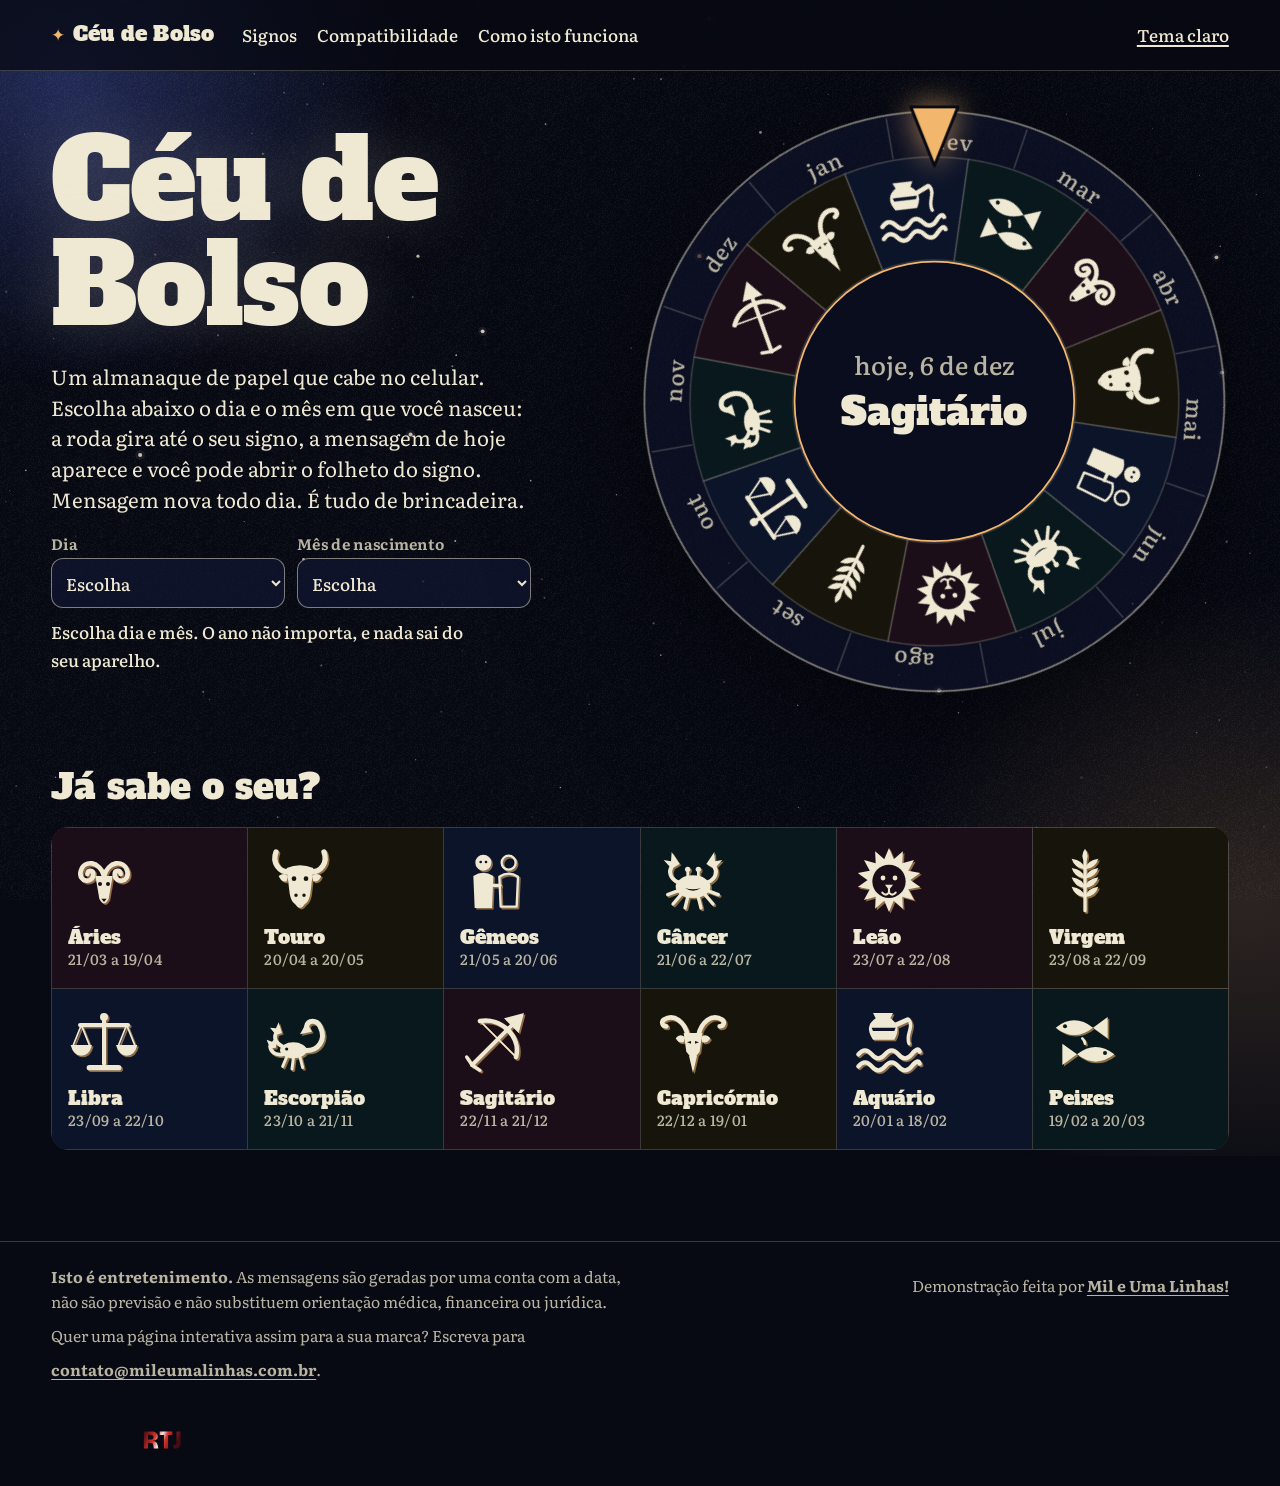
==== commit 4a149eb0: "Céu noturno: ilhas em React com céu em WebGL e cartão holográfico (em teste) - js/premium.js: ilhas " ====
--- a/index.html
+++ b/index.html
@@ -33,6 +33,7 @@
   <script src="js/cartao.js" defer></script>
   <script src="js/app.js" defer></script>
   <script src="js/ceu.js" defer></script>
+  <script src="js/premium.js" defer></script>
 </head>
 
 <body>
--- a/style.css
+++ b/style.css
@@ -477,3 +477,24 @@
 
 /* título das páginas internas cabe inteiro no celular (antes "Compatibilidade" quebrava na última letra) */
 @media (max-width: 480px) { .pagina h1 { font-size: clamp(1.7rem, 9.2vw, 2.6rem); } }
+
+/* ---------- ilhas em React (js/premium.js): o céu em WebGL e o cartão holográfico ---------- */
+.ilhas-ceu { display: contents; }
+.ceu-gl, .holo-brilho { display: none; }
+[data-tema="escuro"] .ceu-gl { display: block; position: fixed; inset: 0; z-index: -3; pointer-events: none; opacity: 0; transition: opacity 1.2s ease; }
+html.tem-gl[data-tema="escuro"] .ceu-gl { opacity: .42; }
+html.tem-gl[data-tema="escuro"] .ceu-gl.trocando { opacity: 0; transition-duration: .38s; }
+.ceu-gl canvas { position: absolute; inset: 0; width: 100%; height: 100%; }
+html.tem-gl[data-tema="escuro"] body::before { display: none; }
+.holo { position: relative; display: block; }
+[data-tema="escuro"] .holo { --hx: .5; --hy: .5; perspective: 900px; }
+[data-tema="escuro"] .holo .cartao, [data-tema="escuro"] .holo-brilho { transform: rotateX(calc((.5 - var(--hy)) * 9deg)) rotateY(calc((var(--hx) - .5) * 11deg)); transition: transform .5s cubic-bezier(.22, .8, .24, 1), opacity .4s ease; }
+[data-tema="escuro"] .holo.holo-vivo .cartao, [data-tema="escuro"] .holo.holo-vivo .holo-brilho { transition-duration: .12s, .4s; }
+[data-tema="escuro"] .holo-brilho { display: block; position: absolute; inset: 0; border-radius: 14px; pointer-events: none; opacity: 0; mix-blend-mode: color-dodge;
+  background: radial-gradient(circle at calc(var(--hx) * 100%) calc(var(--hy) * 100%), rgba(255, 255, 255, .5), transparent 44%), linear-gradient(115deg, transparent 22%, rgba(120, 200, 255, .32) 38%, rgba(255, 180, 240, .32) 50%, rgba(255, 230, 150, .32) 62%, transparent 78%);
+  background-size: 100% 100%, 240% 240%; background-position: 0 0, calc(var(--hx) * 100%) calc(var(--hy) * 100%); }
+[data-tema="escuro"] .holo.holo-vivo .holo-brilho { opacity: .9; }
+@media (prefers-reduced-motion: no-preference) {
+  [data-tema="escuro"] .holo.holo-toque .holo-brilho { opacity: .75; background: linear-gradient(115deg, transparent 30%, rgba(120, 200, 255, .3) 42%, rgba(255, 180, 240, .3) 50%, rgba(255, 230, 150, .3) 58%, transparent 70%) 120% 0 / 300% 100% no-repeat; animation: holo-passa 7s ease-in-out infinite; }
+}
+@keyframes holo-passa { 0%, 55% { background-position: 120% 0; } 85%, 100% { background-position: -20% 0; } }
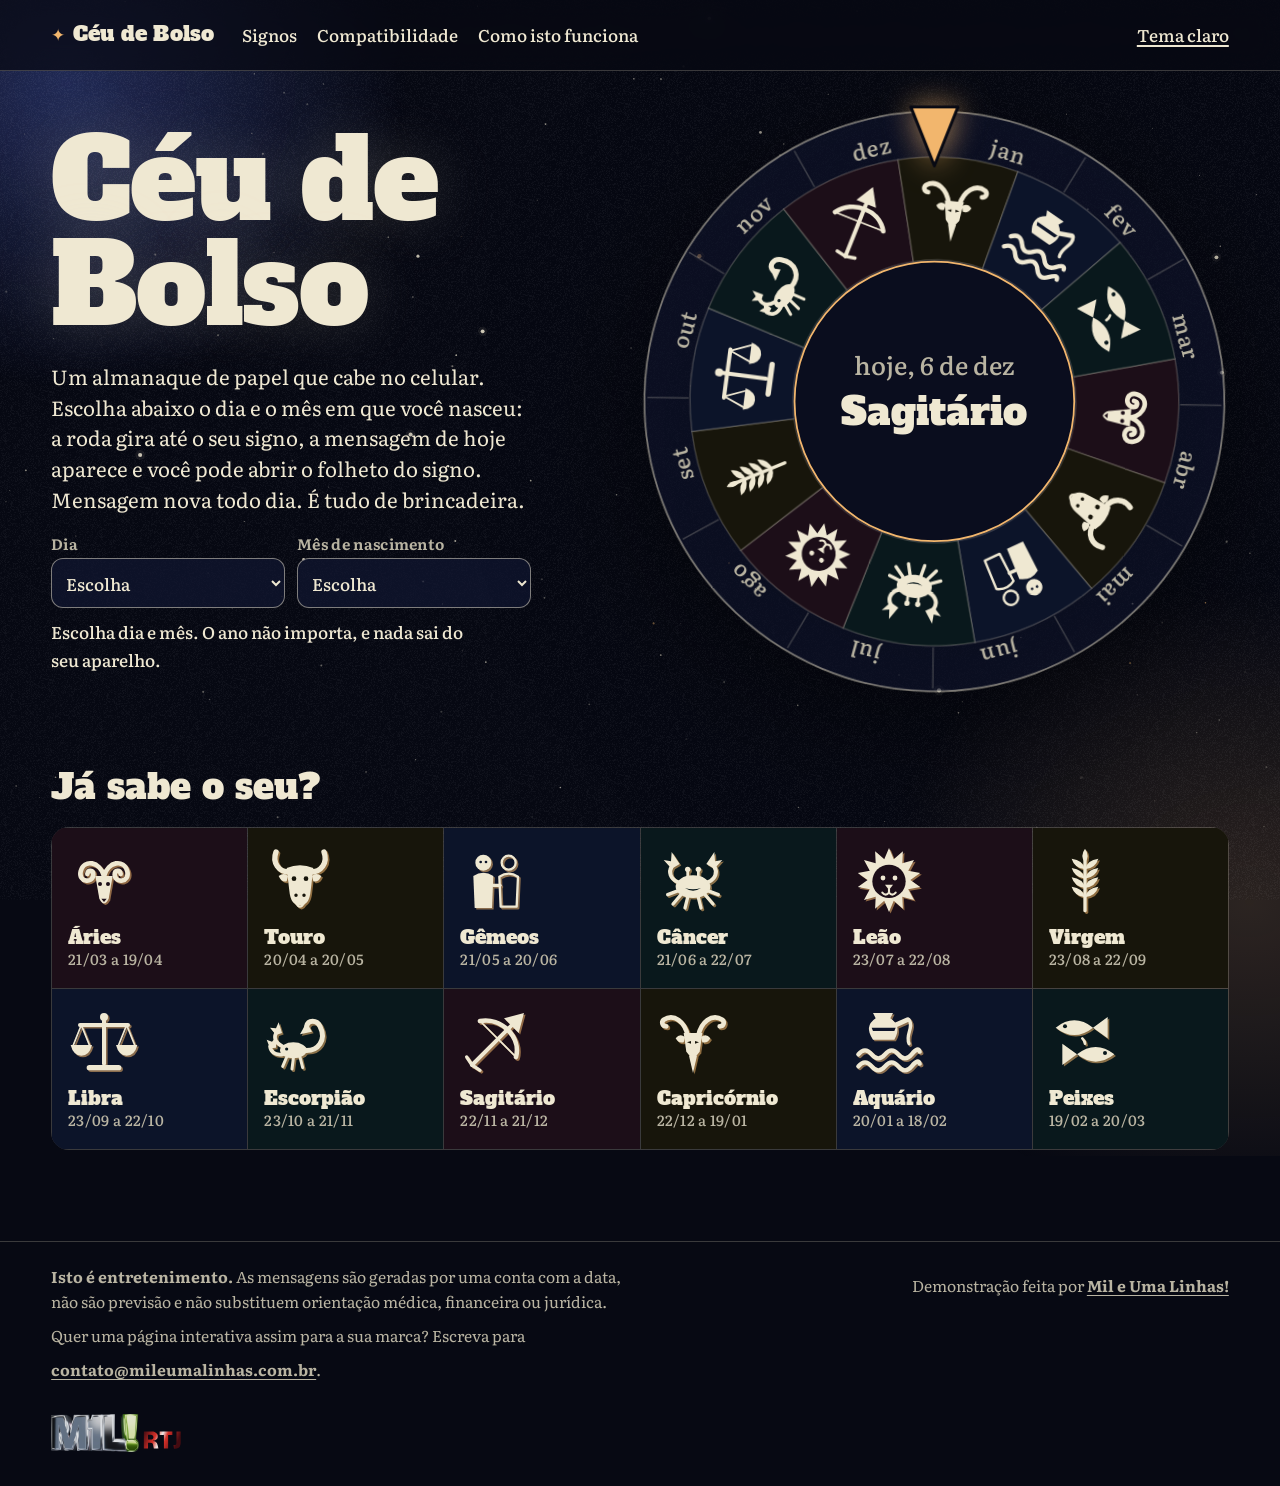
==== commit 6c2e365b: "Corrige os pontos do Raio-X e o cartão (em teste) - index.html: descrição com 155 caracteres, título" ====
--- a/index.html
+++ b/index.html
@@ -7,7 +7,7 @@
   <meta http-equiv="Content-Security-Policy" content="default-src 'none'; script-src 'self'; style-src 'self'; img-src 'self' data: blob:; font-src 'self'; connect-src 'self'; worker-src 'self'; base-uri 'none'; form-action 'none'">
   <meta name="referrer" content="strict-origin-when-cross-origin">
   <title>Céu de Bolso: descubra seu signo e a mensagem do dia</title>
-  <meta name="description" content="Almanaque de bolso de brincadeira: descubra seu signo pela data de nascimento, leia a mensagem do dia, combine dois signos e baixe um cartão. Só entretenimento, sem cadastro.">
+  <meta name="description" content="Almanaque de bolso: ache seu signo pela data de nascimento, leia a mensagem do dia, combine dois signos e baixe um cartão. Só entretenimento, sem cadastro.">
   <link rel="canonical" href="https://toshiro01001.github.io/Horoscopo-fasipe/">
   <meta name="theme-color" content="#070913">
   <meta name="color-scheme" content="light dark">
@@ -17,7 +17,7 @@
   <meta property="og:title" content="Céu de Bolso: gire a roda e ache seu signo">
   <meta property="og:description" content="Mensagem nova todo dia, compatibilidade entre signos e cartão para baixar. Só entretenimento, funciona até sem internet.">
   <meta property="og:url" content="https://toshiro01001.github.io/Horoscopo-fasipe/">
-  <meta property="og:image" content="https://toshiro01001.github.io/Horoscopo-fasipe/imagens/og.png">
+  <meta property="og:image" content="https://toshiro01001.github.io/Horoscopo-fasipe/imagens/og.jpg">
   <meta property="og:image:width" content="1200">
   <meta property="og:image:height" content="630">
   <meta property="og:image:alt" content="Título Céu de Bolso ao lado de uma roda de papel com os doze signos.">
@@ -33,7 +33,6 @@
   <script src="js/cartao.js" defer></script>
   <script src="js/app.js" defer></script>
   <script src="js/ceu.js" defer></script>
-  <script src="js/premium.js" defer></script>
 </head>
 
 <body>
@@ -50,9 +49,14 @@
   </header>
 
   <main id="conteudo" tabindex="-1">
+    <section class="abertura abertura-espera">
+      <div class="abertura-texto">
+        <h1 class="titulo-site">Céu de Bolso</h1>
+        <p class="chamada">Um almanaque de papel que cabe no celular. Escolha o dia e o mês em que você nasceu: a roda gira até o seu signo e a mensagem de hoje aparece. Mensagem nova todo dia. É tudo de brincadeira.</p>
+      </div>
+    </section>
     <noscript>
       <section class="sem-js">
-        <h1>Céu de Bolso</h1>
         <p>A roda, a mensagem do dia e o cartão precisam de JavaScript ligado. A tabela dos signos fica aqui mesmo assim. Tudo no site é entretenimento.</p>
         <table>
           <thead>
--- a/style.css
+++ b/style.css
@@ -498,3 +498,9 @@
   [data-tema="escuro"] .holo.holo-toque .holo-brilho { opacity: .75; background: linear-gradient(115deg, transparent 30%, rgba(120, 200, 255, .3) 42%, rgba(255, 180, 240, .3) 50%, rgba(255, 230, 150, .3) 58%, transparent 70%) 120% 0 / 300% 100% no-repeat; animation: holo-passa 7s ease-in-out infinite; }
 }
 @keyframes holo-passa { 0%, 55% { background-position: 120% 0; } 85%, 100% { background-position: -20% 0; } }
+
+/* Tela de espera e versão sem JavaScript: em tela muito estreita a tabela dos signos aperta para caber. */
+@media (max-width: 360px) {
+  .sem-js table { font-size: .84rem; }
+  .sem-js th, .sem-js td { padding-right: 4px; }
+}
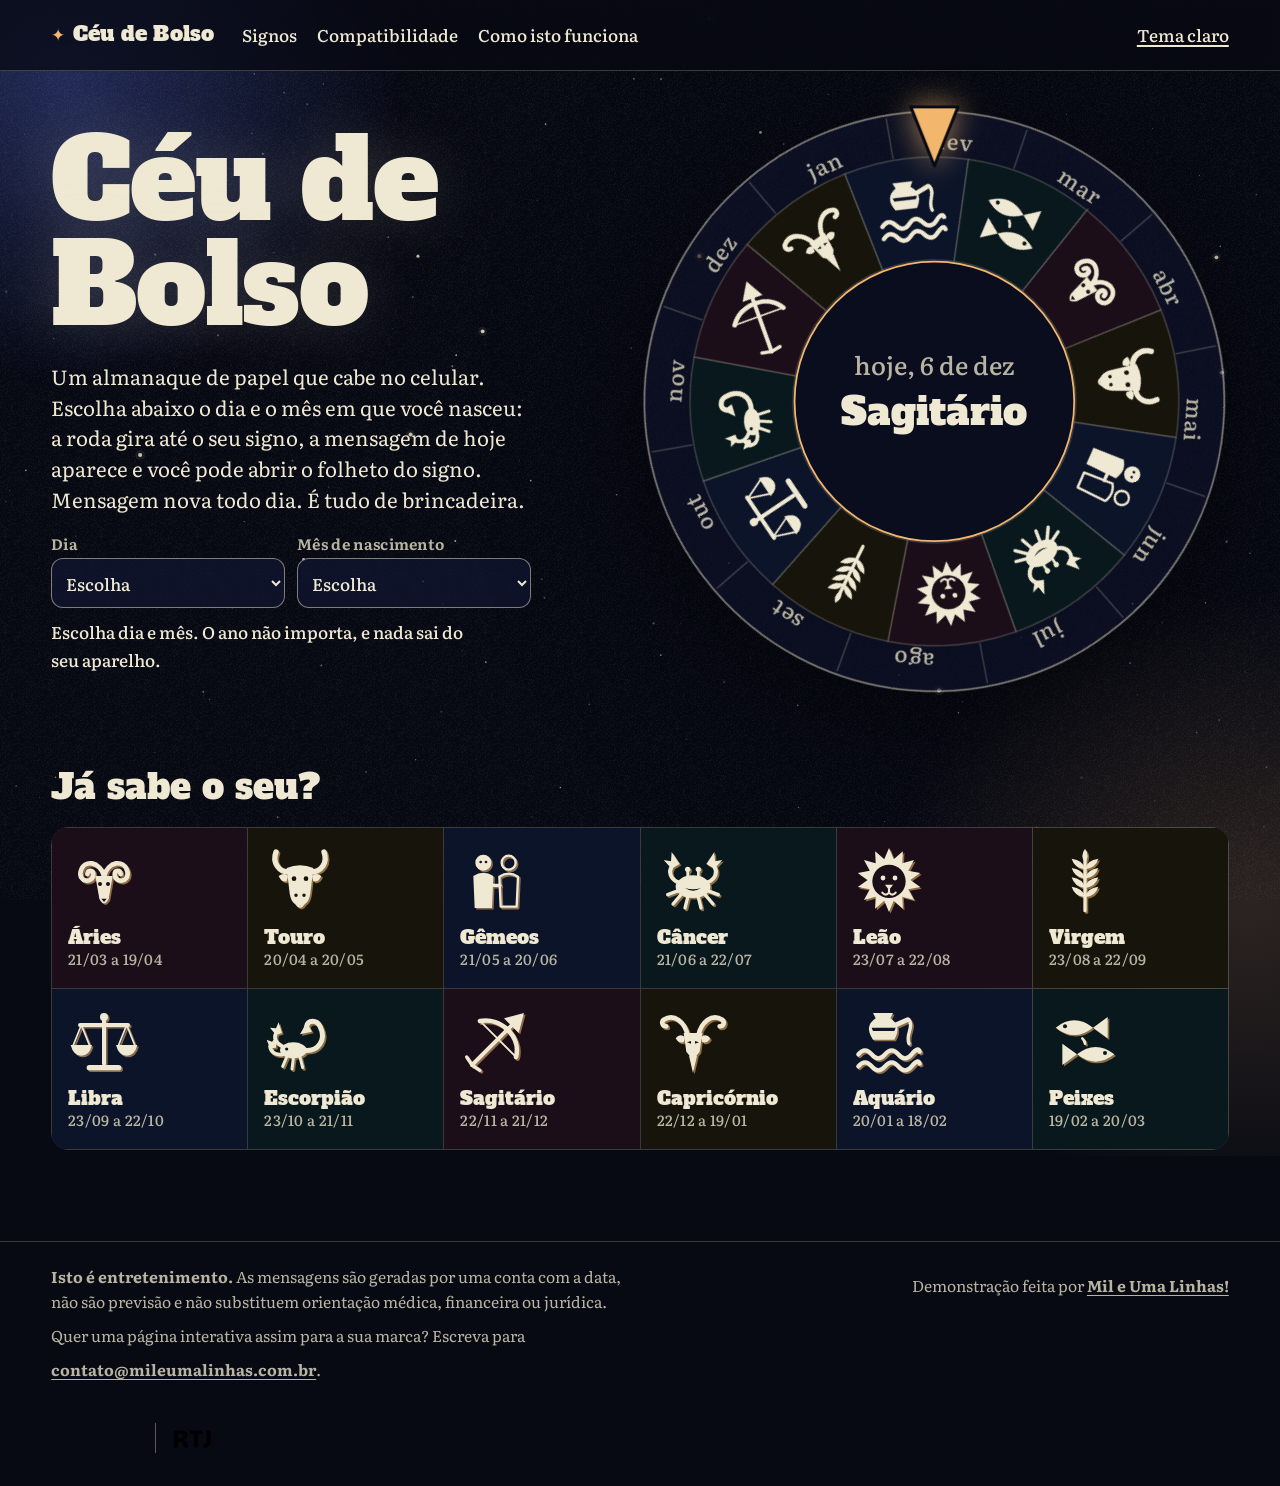
==== commit 68200951: "Assinatura com o RTJ vivo (em teste) - js/assinatura.js: o RTJ vivo do modelo da M1L!. - index.html:" ====
--- a/index.html
+++ b/index.html
@@ -33,6 +33,7 @@
   <script src="js/cartao.js" defer></script>
   <script src="js/app.js" defer></script>
   <script src="js/ceu.js" defer></script>
+  <script src="js/assinatura.js" defer></script>
 </head>
 
 <body>
@@ -89,7 +90,7 @@
       <a class="selo-m1l" href="https://mileumalinhas.com.br" rel="noopener" aria-label="Site feito pela Mil e Uma Linhas!, por RTJ">
         <img src="imagens/marca/cromo-m1l.webp" width="1000" height="431" alt="M1L!" loading="lazy" decoding="async">
         <span class="selo-barra" aria-hidden="true"></span>
-        <img src="imagens/marca/rtj.svg" width="76" height="46" alt="RTJ" loading="lazy" decoding="async">
+        <span class="rtj-vivo"><img src="imagens/marca/rtj.svg" width="76" height="46" alt="RTJ" loading="lazy" decoding="async"></span>
       </a>
       <p class="contato">Quer uma página interativa assim para a sua marca? Escreva para <a href="mailto:contato@mileumalinhas.com.br">contato@mileumalinhas.com.br</a>.</p>
     </div>
--- a/style.css
+++ b/style.css
@@ -467,9 +467,13 @@
 [data-tema="escuro"] .rodape p { color: #B9B4A2; }
 .selo-m1l { display: inline-flex; align-items: center; gap: 16px; flex: 1 1 100%; margin-top: 6px; text-decoration: none; opacity: .92; }
 .selo-m1l:hover { opacity: 1; }
-.rodape .selo-m1l { line-height: 1; }
+.rodape .selo-m1l { display: inline-flex; line-height: 1; }
 .selo-m1l img:first-child { height: 38px; width: auto; }
-.selo-m1l img:last-child { height: 25px; width: auto; }
+.selo-m1l .rtj-vivo img { height: 25px; width: auto; display: block; }
+/* RTJ vivo: fibras vermelhas em WebGL dentro das letras (js/assinatura.js). Sem WebGL ou com menos movimento fica a imagem parada. */
+.rtj-vivo { position: relative; display: inline-block; line-height: 0; touch-action: pan-y; }
+.rtj-vivo canvas { position: absolute; inset: 0; width: 100%; height: 100%; -webkit-mask: url("imagens/marca/rtj.svg") center / 100% 100% no-repeat; mask: url("imagens/marca/rtj.svg") center / 100% 100% no-repeat; }
+.rtj-vivo.rtj-on img { visibility: hidden; }
 .selo-barra { width: 1px; height: 30px; background: rgba(239, 232, 210, .4); }
 .rodape-texto .selo-m1l { order: 9; margin-top: 14px; }
 main:focus-visible { outline: none; }
